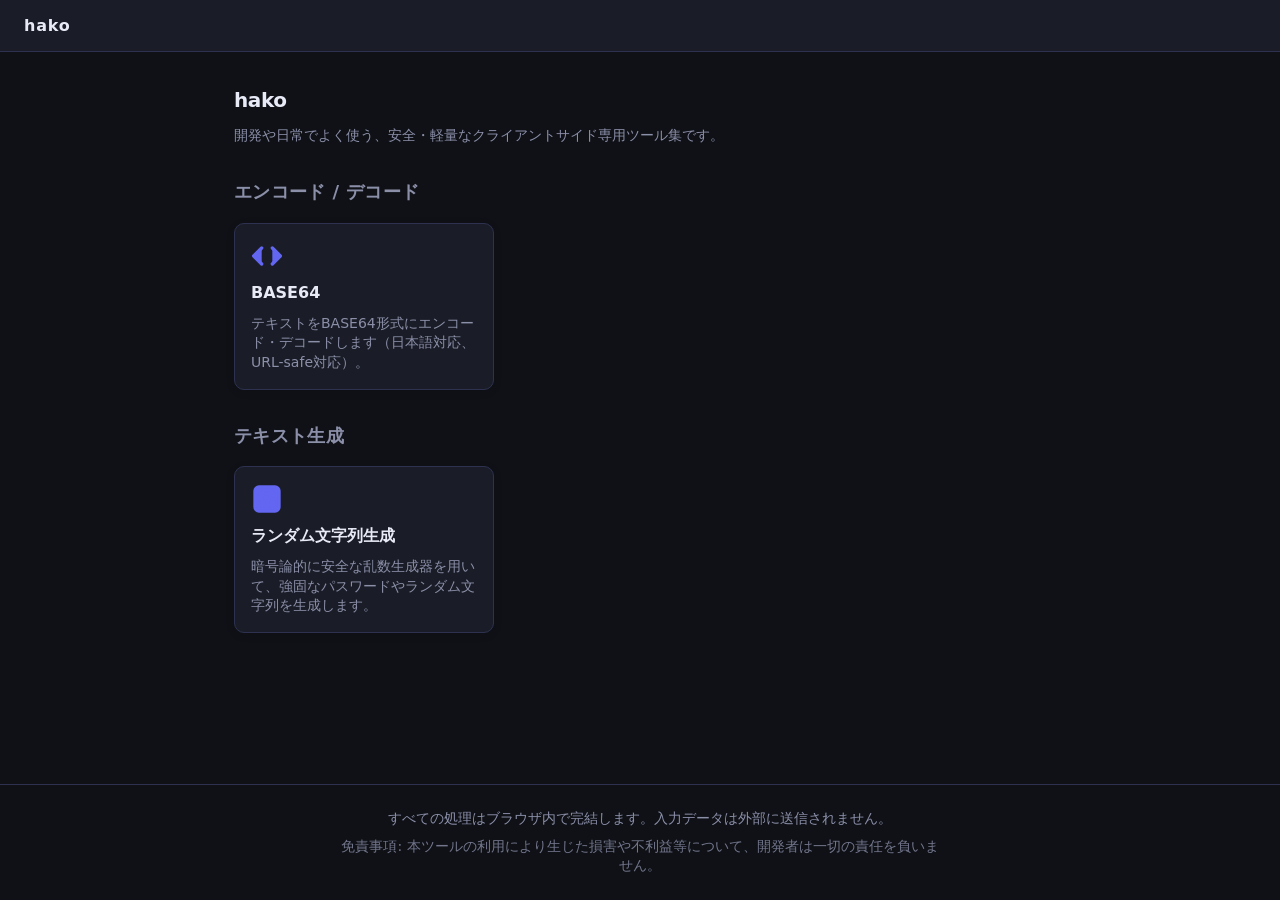
==== index.html @ 2757191d "Initial commit" ====
<!DOCTYPE html>
<html lang="ja">
<head>
  <meta charset="UTF-8">
  <meta name="viewport" content="width=device-width, initial-scale=1.0">
  <title>hako | 個人用Webツール集</title>
  <meta name="description" content="個人用Webツール集。すべての処理はブラウザ内で完結し、入力データは外部に送信されません。">
  <link rel="stylesheet" href="css/common.css">
</head>
<body>
  <!-- layout.js will inject the header here -->
  <div id="layout-header"></div>

  <main class="container">
    <div style="margin-top: var(--space-8); margin-bottom: var(--space-8);">
      <h1 style="font-size: var(--text-xl); font-weight: 800; margin-bottom: var(--space-2); letter-spacing: -0.02em;">hako</h1>
      <p style="color: var(--text-muted); font-size: var(--text-sm);">
        開発や日常でよく使う、安全・軽量なクライアントサイド専用ツール集です。
      </p>
    </div>

    <!-- Category: Encode / Decode -->
    <section class="tool-category">
      <h2 class="category-title">エンコード / デコード</h2>
      <div class="tool-grid">
        <a class="tool-card" href="tools/base64/index.html" id="tool-base64">
          <span class="tool-card-icon">
            <!-- Code brackets SVG -->
            <svg viewBox="0 0 24 24" fill="none" stroke="currentColor" stroke-width="2.5" stroke-linecap="round" stroke-linejoin="round">
              <polyline points="16 18 22 12 16 6"></polyline>
              <polyline points="8 6 2 12 8 18"></polyline>
            </svg>
          </span>
          <span class="tool-card-name">BASE64</span>
          <span class="tool-card-desc">テキストをBASE64形式にエンコード・デコードします（日本語対応、URL-safe対応）。</span>
        </a>
      </div>
    </section>

    <!-- Category: Text Generation -->
    <section class="tool-category">
      <h2 class="category-title">テキスト生成</h2>
      <div class="tool-grid">
        <a class="tool-card" href="tools/random-string/index.html" id="tool-random-string">
          <span class="tool-card-icon">
            <!-- Dice SVG -->
            <svg viewBox="0 0 24 24" fill="none" stroke="currentColor" stroke-width="2.5" stroke-linecap="round" stroke-linejoin="round">
              <rect x="3" y="3" width="18" height="18" rx="3" ry="3"></rect>
              <circle cx="8.5" cy="8.5" r="1.5" fill="currentColor"></circle>
              <circle cx="15.5" cy="15.5" r="1.5" fill="currentColor"></circle>
              <circle cx="12" cy="12" r="1.5" fill="currentColor"></circle>
              <circle cx="15.5" cy="8.5" r="1.5" fill="currentColor"></circle>
              <circle cx="8.5" cy="15.5" r="1.5" fill="currentColor"></circle>
            </svg>
          </span>
          <span class="tool-card-name">ランダム文字列生成</span>
          <span class="tool-card-desc">暗号論的に安全な乱数生成器を用いて、強固なパスワードやランダム文字列を生成します。</span>
        </a>
      </div>
    </section>
  </main>

  <!-- layout.js will inject the footer here -->
  <div id="layout-footer"></div>

  <script src="js/layout.js"></script>
</body>
</html>
---- css/common.css ----
:root {
  /* ── Colors ── */
  --bg-base:      #0f1117;   /* ページ背景 */
  --bg-surface:   #1a1d27;   /* カード・入力欄背景 */
  --bg-elevated:  #22263a;   /* ホバー・アクティブ状態 */
  --border:       #2e3250;   /* ボーダー */
  --accent:       #6366f1;   /* プライマリアクション（インディゴ） */
  --accent-hover: #818cf8;
  --text-primary: #e8eaf6;
  --text-muted:   #8b8fa8;
  --success:      #22c55e;   /* 成功・コピー完了 */
  --error:        #ef4444;   /* エラー */

  /* ── Typography ── */
  --font-body:  system-ui, -apple-system, BlinkMacSystemFont, "Segoe UI", Roboto, sans-serif;
  --font-mono:  ui-monospace, SFMono-Regular, Menlo, Monaco, Consolas, "Liberation Mono", "Courier New", monospace;
  --text-sm:    0.875rem;
  --text-base:  1rem;
  --text-lg:    1.125rem;
  --text-xl:    1.25rem;

  /* ── Spacing ── */
  --space-1: 0.25rem;
  --space-2: 0.5rem;
  --space-3: 0.75rem;
  --space-4: 1rem;
  --space-6: 1.5rem;
  --space-8: 2rem;

  /* ── Border Radius ── */
  --radius-sm: 6px;
  --radius-md: 10px;
  --radius-lg: 16px;
}

/* ── Global Reset ── */
*, *::before, *::after {
  box-sizing: border-box;
  margin: 0;
  padding: 0;
}

html {
  scroll-behavior: smooth;
}

body {
  font-family: var(--font-body);
  background: var(--bg-base);
  color: var(--text-primary);
  min-height: 100vh;
  line-height: 1.6;
  overflow-x: hidden;
  display: flex;
  flex-direction: column;
}

img, svg {
  display: block;
  max-width: 100%;
}

/* ── Container ── */
.container {
  width: 100%;
  max-width: 860px;
  margin: 0 auto;
  padding: 0 var(--space-4);
  flex: 1;
}
@media (min-width: 600px) {
  .container {
    padding: 0 var(--space-6);
  }
}

/* ── Header ── */
.site-header {
  display: flex;
  align-items: center;
  justify-content: space-between;
  padding: 0 var(--space-4);
  height: 48px;
  background: var(--bg-surface);
  border-bottom: 1px solid var(--border);
  white-space: nowrap;
}
@media (min-width: 600px) {
  .site-header {
    height: 52px;
    padding: 0 var(--space-6);
  }
}

.site-title {
  font-weight: 700;
  color: var(--text-primary);
  text-decoration: none;
  font-size: var(--text-base);
  letter-spacing: 0.05em;
  transition: color 0.15s;
}
.site-title:hover {
  color: var(--accent-hover);
}

.back-link {
  color: var(--text-muted);
  font-size: var(--text-sm);
  text-decoration: none;
  min-height: 44px;
  display: flex;
  align-items: center;
  padding: 0 var(--space-2);
  transition: color 0.15s;
}
.back-link:hover {
  color: var(--text-primary);
}

/* ── Titles & Description ── */
.page-title {
  font-size: var(--text-lg);
  font-weight: 700;
  margin-top: var(--space-6);
  margin-bottom: var(--space-2);
}
@media (min-width: 600px) {
  .page-title {
    font-size: var(--text-xl);
  }
}

.page-desc {
  color: var(--text-muted);
  font-size: var(--text-sm);
  margin-bottom: var(--space-6);
}

/* ── Card ── */
.card {
  background: var(--bg-surface);
  border-radius: var(--radius-lg);
  border: 1px solid var(--border);
  padding: var(--space-4);
  margin-bottom: var(--space-8);
  box-shadow: 0 4px 20px rgba(0, 0, 0, 0.2);
}
@media (min-width: 600px) {
  .card {
    padding: var(--space-6);
  }
}

/* ── Form Controls ── */
.form-group {
  display: flex;
  flex-direction: column;
  gap: var(--space-2);
  margin-bottom: var(--space-4);
}

.form-group label {
  font-size: var(--text-sm);
  font-weight: 600;
  color: var(--text-primary);
}

.form-row {
  display: flex;
  gap: var(--space-4);
  flex-wrap: wrap;
}
.form-row > .form-group {
  flex: 1 1 200px;
}

.input, .textarea {
  width: 100%;
  box-sizing: border-box;
  background: var(--bg-base);
  border: 1px solid var(--border);
  color: var(--text-primary);
  font-family: var(--font-mono);
  padding: var(--space-3);
  border-radius: var(--radius-sm);
  font-size: var(--text-sm);
  line-height: 1.5;
  transition: border-color 0.15s, box-shadow 0.15s;
  outline: none;
}
.input {
  min-height: 44px;
}
.textarea {
  min-height: 120px;
  resize: vertical;
}
.input:focus, .textarea:focus {
  border-color: var(--accent);
  box-shadow: 0 0 0 3px rgba(99, 102, 241, 0.25);
}

/* Select, Checkbox, Radio custom styling */
.checkbox-list {
  display: flex;
  flex-direction: column;
  gap: var(--space-1);
}

.checkbox-label, .radio-label {
  display: inline-flex;
  align-items: center;
  gap: var(--space-2);
  font-size: var(--text-sm);
  color: var(--text-primary);
  cursor: pointer;
  min-height: 44px; /* Touch target */
  padding: 0 var(--space-1);
  user-select: none;
}

.checkbox-input, .radio-input {
  width: 18px;
  height: 18px;
  border: 1px solid var(--border);
  border-radius: var(--radius-sm);
  background: var(--bg-base);
  cursor: pointer;
  accent-color: var(--accent);
}

.radio-input {
  border-radius: 50%;
}

/* ── Buttons & Toolbars ── */
.toolbar {
  display: flex;
  gap: var(--space-2);
  flex-wrap: wrap;
  margin-top: var(--space-4);
  margin-bottom: var(--space-4);
}

.btn {
  min-height: 44px;
  min-width: 44px;
  padding: var(--space-2) var(--space-4);
  border-radius: var(--radius-sm);
  font-family: var(--font-body);
  font-size: var(--text-sm);
  font-weight: 600;
  cursor: pointer;
  display: inline-flex;
  align-items: center;
  justify-content: center;
  gap: var(--space-2);
  text-decoration: none;
  border: none;
  transition: background-color 0.15s, border-color 0.15s, transform 0.1s;
  user-select: none;
}
.btn:active {
  transform: scale(0.98);
}
.btn:disabled {
  opacity: 0.5;
  cursor: not-allowed;
  transform: none;
}

.btn-primary {
  background: var(--accent);
  color: #ffffff;
}
.btn-primary:hover:not(:disabled) {
  background: var(--accent-hover);
}

.btn-ghost {
  background: transparent;
  border: 1px solid var(--border);
  color: var(--text-primary);
}
.btn-ghost:hover:not(:disabled) {
  background: var(--bg-elevated);
  border-color: var(--text-muted);
}

/* Tabs switcher */
.tabs-container {
  display: flex;
  border-bottom: 1px solid var(--border);
  margin-bottom: var(--space-4);
}

.tab-btn {
  background: transparent;
  border: none;
  color: var(--text-muted);
  font-family: var(--font-body);
  font-size: var(--text-sm);
  font-weight: 600;
  padding: var(--space-3) var(--space-4);
  cursor: pointer;
  min-height: 44px;
  border-bottom: 2px solid transparent;
  transition: color 0.15s, border-color 0.15s;
}
.tab-btn:hover {
  color: var(--text-primary);
}
.tab-btn.active {
  color: var(--accent-hover);
  border-bottom-color: var(--accent);
}

/* ── Badges & Status ── */
.badge {
  background: var(--bg-elevated);
  color: var(--text-muted);
  border-radius: 999px;
  font-size: var(--text-sm);
  padding: var(--space-1) var(--space-3);
  display: inline-flex;
  align-items: center;
}

.status-message {
  font-size: var(--text-sm);
  margin-top: var(--space-2);
  display: none;
}
.status-message.error {
  display: block;
  color: var(--error);
}
.status-message.success {
  display: block;
  color: var(--success);
}

/* ── Home Page / Tool Card Grid ── */
.tool-category {
  margin-bottom: var(--space-8);
}

.category-title {
  font-size: var(--text-lg);
  color: var(--text-muted);
  margin-bottom: var(--space-4);
  font-weight: 600;
  letter-spacing: 0.02em;
}

.tool-grid {
  display: grid;
  gap: var(--space-4);
  grid-template-columns: 1fr; /* 1 col on mobile */
}
@media (min-width: 600px) {
  .tool-grid {
    grid-template-columns: repeat(auto-fill, minmax(220px, 1fr));
  }
}

.tool-card {
  display: flex;
  flex-direction: column;
  gap: var(--space-2);
  background: var(--bg-surface);
  border-radius: var(--radius-md);
  padding: var(--space-4);
  text-decoration: none;
  border: 1px solid var(--border);
  transition: border-color 0.2s, background-color 0.2s, transform 0.2s, box-shadow 0.2s;
  box-shadow: 0 2px 8px rgba(0, 0, 0, 0.1);
}
.tool-card:hover {
  border-color: var(--accent);
  background: var(--bg-elevated);
  transform: translateY(-3px);
  box-shadow: 0 4px 16px rgba(99, 102, 241, 0.15);
}

.tool-card-icon {
  width: 32px;
  height: 32px;
  color: var(--accent);
  display: flex;
  align-items: center;
  justify-content: center;
  transition: transform 0.2s ease;
}
.tool-card:hover .tool-card-icon {
  transform: scale(1.1);
}
.tool-card-icon svg {
  width: 100%;
  height: 100%;
  fill: currentColor;
}

.tool-card-name {
  font-weight: 600;
  color: var(--text-primary);
  font-size: var(--text-base);
}

.tool-card-desc {
  font-size: var(--text-sm);
  color: var(--text-muted);
  line-height: 1.4;
}

/* ── Toast Feedback ── */
.toast {
  position: fixed;
  bottom: var(--space-6);
  left: 50%;
  transform: translate(-50%, 20px);
  background: var(--success);
  color: #ffffff;
  border-radius: var(--radius-md);
  padding: var(--space-2) var(--space-4);
  font-size: var(--text-sm);
  font-weight: 600;
  opacity: 0;
  pointer-events: none;
  transition: opacity 0.2s cubic-bezier(0.16, 1, 0.3, 1), transform 0.2s cubic-bezier(0.16, 1, 0.3, 1);
  z-index: 1000;
  box-shadow: 0 4px 16px rgba(34, 197, 94, 0.3);
  display: flex;
  align-items: center;
  gap: var(--space-2);
}

.toast.show {
  opacity: 1;
  transform: translate(-50%, 0);
  pointer-events: auto;
}

/* ── Footer ── */
.site-footer {
  text-align: center;
  color: var(--text-muted);
  font-size: var(--text-sm);
  padding: var(--space-6) var(--space-4);
  margin-top: auto;
  border-top: 1px solid var(--border);
}
.site-footer p {
  max-width: 600px;
  margin: 0 auto;
  line-height: 1.4;
}
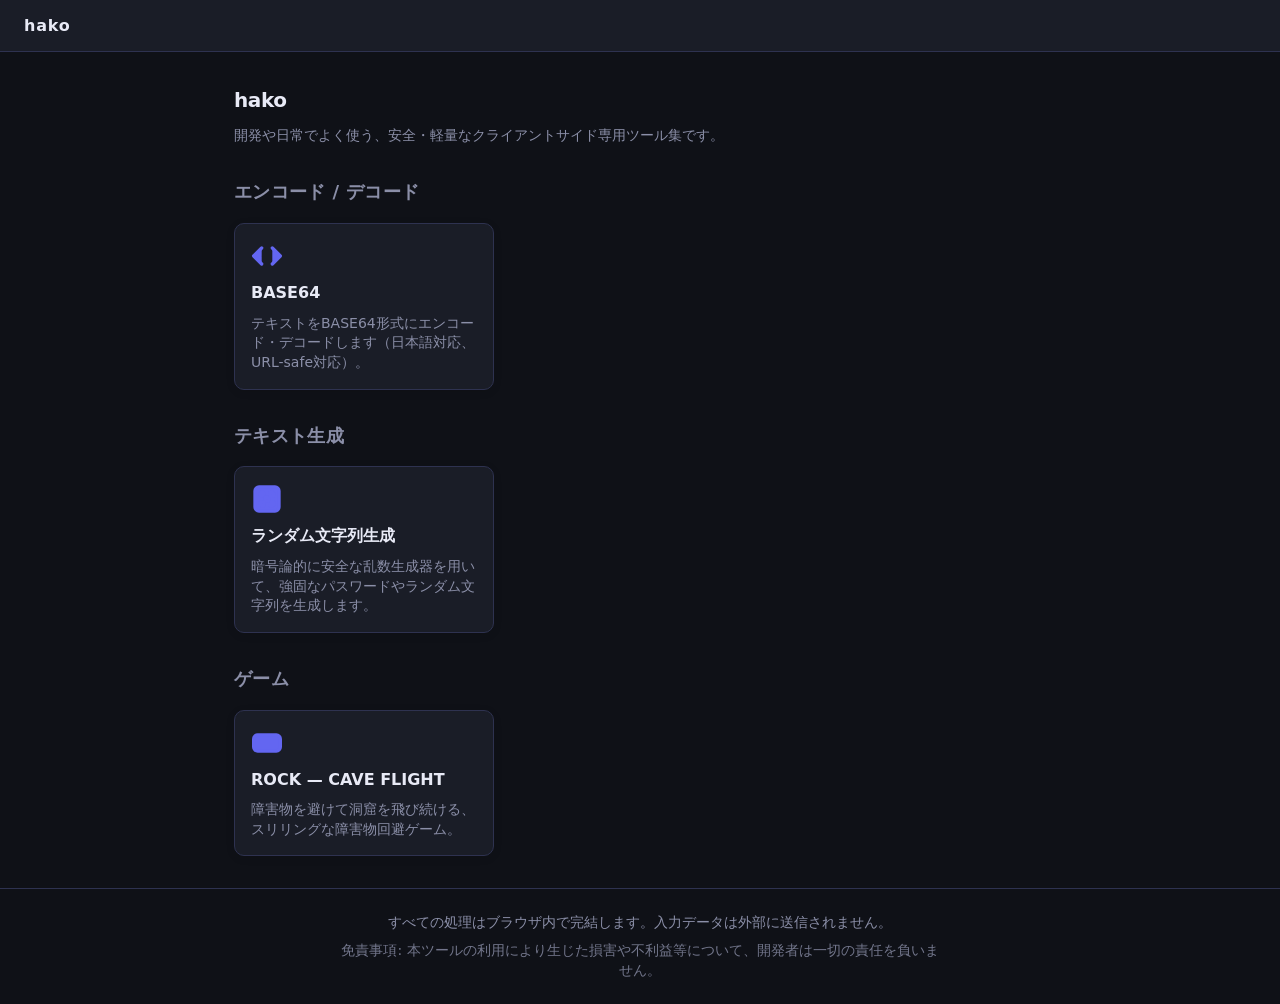
==== commit 983745bc: "feat: add ROCK obstacle avoidance game to games directory" ====
--- a/index.html
+++ b/index.html
@@ -58,6 +58,27 @@
         </a>
       </div>
     </section>
+
+    <!-- Category: Game -->
+    <section class="tool-category">
+      <h2 class="category-title">ゲーム</h2>
+      <div class="tool-grid">
+        <a class="tool-card" href="games/rock/index.html" id="game-rock">
+          <span class="tool-card-icon">
+            <!-- Game Controller SVG -->
+            <svg viewBox="0 0 24 24" fill="none" stroke="currentColor" stroke-width="2.5" stroke-linecap="round" stroke-linejoin="round">
+              <line x1="6" y1="12" x2="10" y2="12"></line>
+              <line x1="8" y1="10" x2="8" y2="14"></line>
+              <line x1="15" y1="13" x2="15.01" y2="13"></line>
+              <line x1="18" y1="11" x2="18.01" y2="11"></line>
+              <rect x="2" y="6" width="20" height="12" rx="3" ry="3"></rect>
+            </svg>
+          </span>
+          <span class="tool-card-name">ROCK — CAVE FLIGHT</span>
+          <span class="tool-card-desc">障害物を避けて洞窟を飛び続ける、スリリングな障害物回避ゲーム。</span>
+        </a>
+      </div>
+    </section>
   </main>
 
   <!-- layout.js will inject the footer here -->
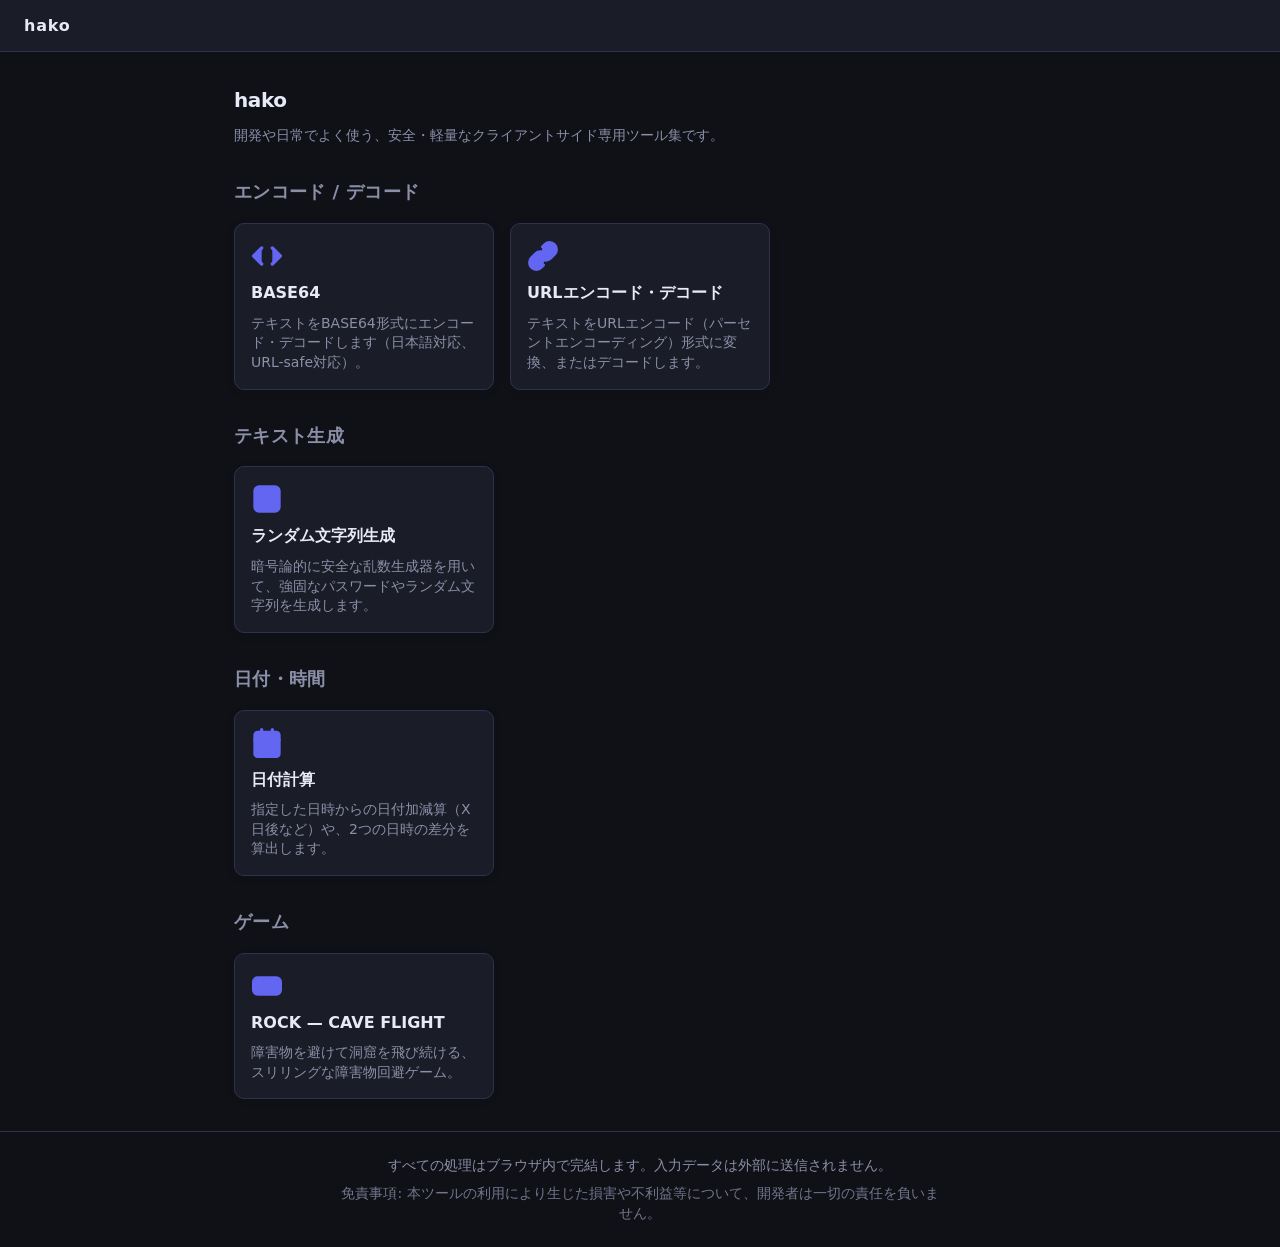
==== commit 27fc5bba: "feat: add date-calculator and url-encode tools and update site navigation" ====
--- a/index.html
+++ b/index.html
@@ -34,6 +34,17 @@
           <span class="tool-card-name">BASE64</span>
           <span class="tool-card-desc">テキストをBASE64形式にエンコード・デコードします（日本語対応、URL-safe対応）。</span>
         </a>
+        <a class="tool-card" href="tools/url-encode/index.html" id="tool-url-encode">
+          <span class="tool-card-icon">
+            <!-- Link SVG -->
+            <svg viewBox="0 0 24 24" fill="none" stroke="currentColor" stroke-width="2.5" stroke-linecap="round" stroke-linejoin="round">
+              <path d="M10 13a5 5 0 0 0 7.54.54l3-3a5 5 0 0 0-7.07-7.07l-1.72 1.71"></path>
+              <path d="M14 11a5 5 0 0 0-7.54-.54l-3 3a5 5 0 0 0 7.07 7.07l1.71-1.71"></path>
+            </svg>
+          </span>
+          <span class="tool-card-name">URLエンコード・デコード</span>
+          <span class="tool-card-desc">テキストをURLエンコード（パーセントエンコーディング）形式に変換、またはデコードします。</span>
+        </a>
       </div>
     </section>
 
@@ -55,6 +66,26 @@
           </span>
           <span class="tool-card-name">ランダム文字列生成</span>
           <span class="tool-card-desc">暗号論的に安全な乱数生成器を用いて、強固なパスワードやランダム文字列を生成します。</span>
+        </a>
+      </div>
+    </section>
+
+    <!-- Category: Date & Time -->
+    <section class="tool-category">
+      <h2 class="category-title">日付・時間</h2>
+      <div class="tool-grid">
+        <a class="tool-card" href="tools/date-calculator/index.html" id="tool-date-calculator">
+          <span class="tool-card-icon">
+            <!-- Calendar SVG -->
+            <svg viewBox="0 0 24 24" fill="none" stroke="currentColor" stroke-width="2.5" stroke-linecap="round" stroke-linejoin="round">
+              <rect x="3" y="4" width="18" height="18" rx="2" ry="2"></rect>
+              <line x1="16" y1="2" x2="16" y2="6"></line>
+              <line x1="8" y1="2" x2="8" y2="6"></line>
+              <line x1="3" y1="10" x2="21" y2="10"></line>
+            </svg>
+          </span>
+          <span class="tool-card-name">日付計算</span>
+          <span class="tool-card-desc">指定した日時からの日付加減算（X日後など）や、2つの日時の差分を算出します。</span>
         </a>
       </div>
     </section>
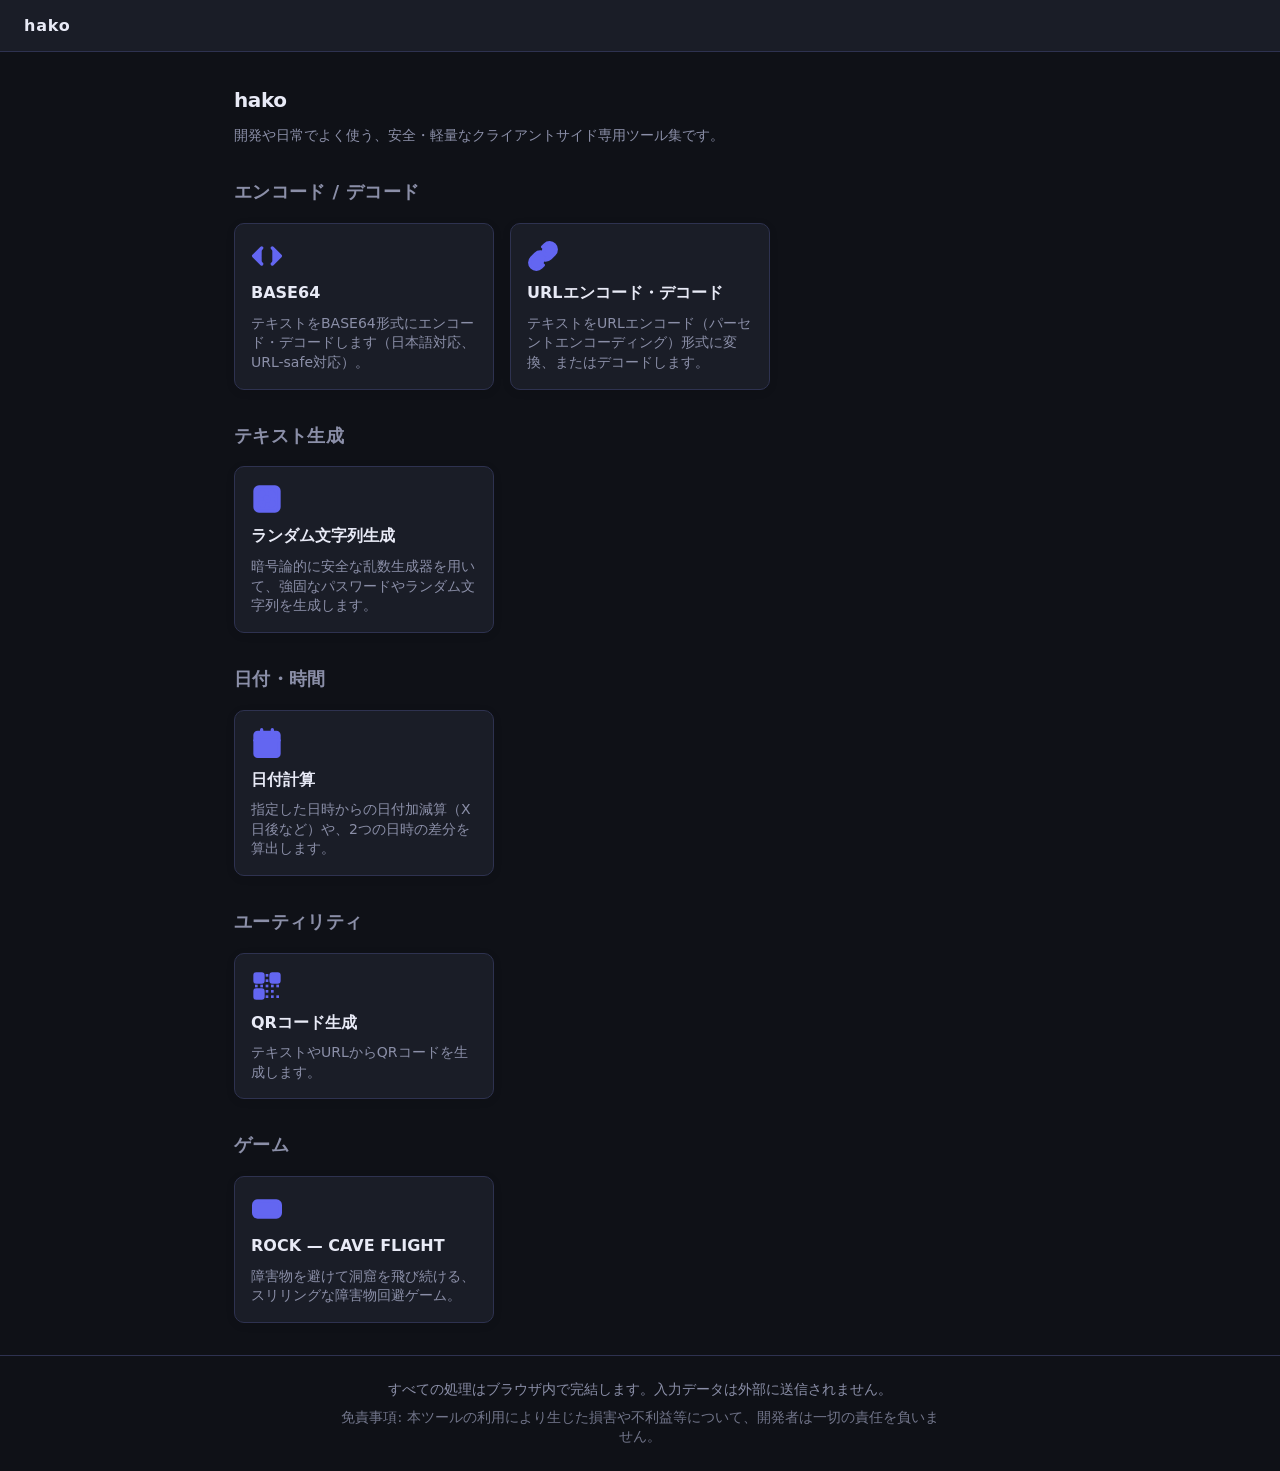
==== commit fe791bf3: "feat: add QR code generator tool with supporting library" ====
--- a/index.html
+++ b/index.html
@@ -90,6 +90,43 @@
       </div>
     </section>
 
+    <!-- Category: Utilities -->
+    <section class="tool-category">
+      <h2 class="category-title">ユーティリティ</h2>
+      <div class="tool-grid">
+        <a class="tool-card" href="tools/qr-code/index.html" id="tool-qr-code">
+          <span class="tool-card-icon">
+            <svg viewBox="0 0 24 24" fill="none" stroke="currentColor" stroke-width="2.5" stroke-linecap="round" stroke-linejoin="round">
+              <!-- Top-left finder -->
+              <rect x="3" y="3" width="6" height="6" rx="1"></rect>
+              <rect x="5" y="5" width="2" height="2" fill="currentColor" stroke="none"></rect>
+              <!-- Top-right finder -->
+              <rect x="15" y="3" width="6" height="6" rx="1"></rect>
+              <rect x="17" y="5" width="2" height="2" fill="currentColor" stroke="none"></rect>
+              <!-- Bottom-left finder -->
+              <rect x="3" y="15" width="6" height="6" rx="1"></rect>
+              <rect x="5" y="17" width="2" height="2" fill="currentColor" stroke="none"></rect>
+              <!-- Modules/noise/pixels -->
+              <rect x="11" y="3" width="2" height="2" fill="currentColor" stroke="none"></rect>
+              <rect x="11" y="7" width="2" height="2" fill="currentColor" stroke="none"></rect>
+              <rect x="11" y="11" width="2" height="2" fill="currentColor" stroke="none"></rect>
+              <rect x="3" y="11" width="2" height="2" fill="currentColor" stroke="none"></rect>
+              <rect x="7" y="11" width="2" height="2" fill="currentColor" stroke="none"></rect>
+              <rect x="15" y="11" width="2" height="2" fill="currentColor" stroke="none"></rect>
+              <rect x="19" y="11" width="2" height="2" fill="currentColor" stroke="none"></rect>
+              <rect x="11" y="15" width="2" height="2" fill="currentColor" stroke="none"></rect>
+              <rect x="15" y="15" width="2" height="2" fill="currentColor" stroke="none"></rect>
+              <rect x="11" y="19" width="2" height="2" fill="currentColor" stroke="none"></rect>
+              <rect x="15" y="19" width="2" height="2" fill="currentColor" stroke="none"></rect>
+              <rect x="19" y="19" width="2" height="2" fill="currentColor" stroke="none"></rect>
+            </svg>
+          </span>
+          <span class="tool-card-name">QRコード生成</span>
+          <span class="tool-card-desc">テキストやURLからQRコードを生成します。</span>
+        </a>
+      </div>
+    </section>
+
     <!-- Category: Game -->
     <section class="tool-category">
       <h2 class="category-title">ゲーム</h2>
